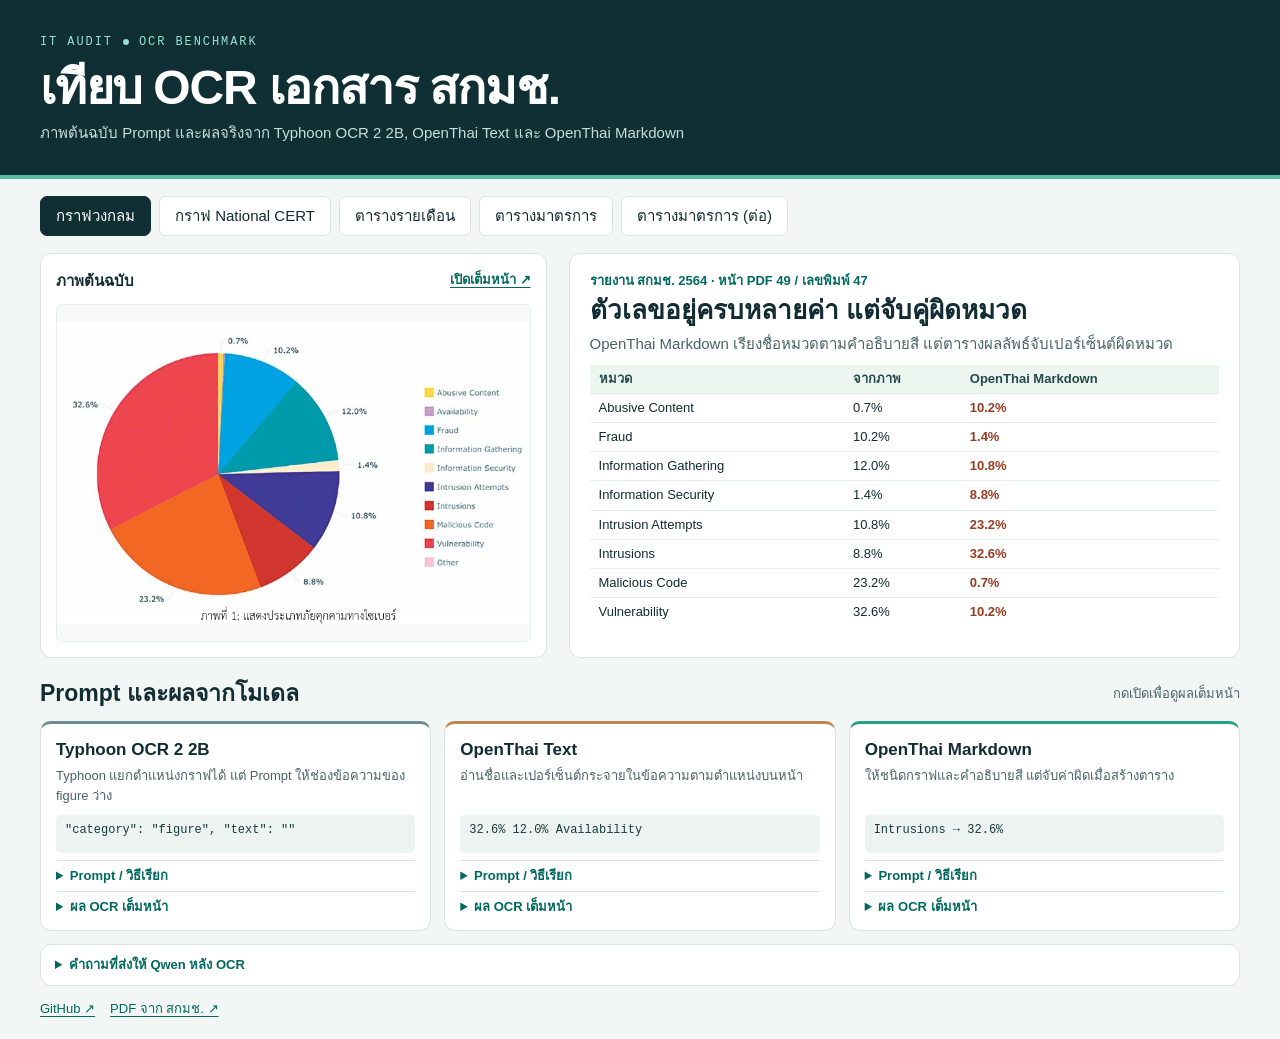
==== docs/index.html @ be5d0a89 "Add interactive NCSA OCR comparison and README previews" ====
<!doctype html>
<html lang="th">
<head>
<meta charset="utf-8">
<meta name="viewport" content="width=device-width, initial-scale=1">
<meta name="description" content="เปรียบเทียบผล OCR สามโมเดลจากภาพเอกสาร สกมช. พร้อม Prompt และผลจริง">
<title>เทียบ OCR เอกสาร สกมช. · IT Audit</title>
<link rel="stylesheet" href="style.css">
<script defer src="assets/cases.js"></script>
<script defer src="app.js"></script>
</head>
<body>
<header class="mast">
  <div class="wrap">
    <p class="eyebrow">IT AUDIT <span></span> OCR BENCHMARK</p>
    <h1>เทียบ OCR เอกสาร สกมช.</h1>
    <p>ภาพต้นฉบับ Prompt และผลจริงจาก Typhoon OCR 2 2B, OpenThai Text และ OpenThai Markdown</p>
  </div>
</header>
<main class="wrap">
  <nav id="cases" aria-label="เลือกตัวอย่างเอกสาร"></nav>
  <section class="comparison" aria-labelledby="case-title">
    <div class="source">
      <div class="section-label"><span>ภาพต้นฉบับ</span><a id="full-image" target="_blank" rel="noopener">เปิดเต็มหน้า ↗</a></div>
      <img id="source-image" alt="">
    </div>
    <div class="findings">
      <p class="reference" id="reference"></p>
      <h2 id="case-title"></h2>
      <p class="description" id="description"></p>
      <div class="table-scroll"><table id="comparison-table"></table></div>
    </div>
  </section>
  <section aria-labelledby="outputs-title" class="outputs">
    <div class="section-label"><h2 id="outputs-title">Prompt และผลจากโมเดล</h2><span>กดเปิดเพื่อดูผลเต็มหน้า</span></div>
    <div id="models" class="models"></div>
  </section>
  <details class="qa"><summary>คำถามที่ส่งให้ Qwen หลัง OCR</summary><p>รอบถามตอบใช้หลักฐาน 4 หน้า คำถามเรื่องกราฟครอบคลุม National CERT</p><pre id="questions"></pre></details>
  <footer><a href="https://github.com/lengtsp/openthai2.0_ocr_markdown_and_text_test">GitHub ↗</a><a id="official" target="_blank" rel="noopener">PDF จาก สกมช. ↗</a></footer>
</main>
</body>
</html>
---- docs/style.css ----
:root{color-scheme:light;--ink:#112c32;--muted:#486369;--deep:#102f34;--accent:#00695f;--paper:#f2f6f4;--line:#d9e5e0;--white:#fff;--warn:#963d23;font-family:Inter,"Noto Sans Thai","Leelawadee UI",Tahoma,sans-serif}
*{box-sizing:border-box}body{margin:0;background:var(--paper);color:var(--ink);font-size:15px;line-height:1.55}.wrap{width:min(1320px,calc(100% - 80px));margin:auto}.mast{background:var(--deep);color:#fff;padding:28px 0 31px;border-bottom:4px solid #55bfa2}.mast p{margin:5px 0 0;color:#c6ded8}.mast .eyebrow{font-family:Consolas,monospace;letter-spacing:.16em;font-size:12px;color:#99e0cc;display:flex;gap:10px;align-items:center}.eyebrow span{display:inline-block;width:6px;height:6px;border-radius:50%;background:#99e0cc}h1{margin:7px 0 0;font-size:clamp(28px,4vw,48px);line-height:1.2;letter-spacing:-.025em}h2,p{margin:0}nav{display:flex;gap:8px;flex-wrap:wrap;padding:17px 0}button{font:inherit;cursor:pointer;border:1px solid var(--line);background:white;color:var(--ink);border-radius:7px;padding:7px 15px}button[aria-pressed=true]{background:var(--deep);border-color:var(--deep);color:white}a{color:var(--accent);text-underline-offset:3px}a:focus-visible,button:focus-visible,summary:focus-visible{outline:3px solid #16816b;outline-offset:3px}.comparison{display:grid;grid-template-columns: .86fr 1.14fr;gap:22px;align-items:stretch}.source,.findings,.model,.qa{background:var(--white);border:1px solid var(--line);border-radius:11px}.source{padding:15px;display:flex;flex-direction:column;min-width:0}.section-label{display:flex;align-items:center;justify-content:space-between;gap:12px;font-weight:700}.section-label a,.section-label>span:last-child{font-size:13px}.source img{width:100%;height:338px;object-fit:contain;background:#f8faf9;margin-top:12px;border:1px solid #e8efeb;border-radius:6px}.findings{padding:17px 20px;min-width:0}.reference{color:var(--accent);font-size:13px;font-weight:700}.findings h2{font-size:26px;line-height:1.22;margin:4px 0 5px}.description{color:var(--muted);margin-bottom:10px}.table-scroll{overflow:auto}table{width:100%;border-collapse:collapse;font-size:13px;white-space:nowrap}th,td{padding:4px 9px;text-align:left;border-bottom:1px solid #e4eeea}thead{background:#edf5f1;color:#244b49}tbody tr:last-child td{border-bottom:0}.wrong{color:var(--warn);font-weight:700}.right{color:var(--accent);font-weight:700}.muted{color:var(--muted)}.outputs{margin-top:18px}.outputs .section-label{margin-bottom:9px}.outputs .section-label>span{color:var(--muted);font-weight:400}.outputs h2{font-size:23px}.models{display:grid;grid-template-columns:repeat(3,minmax(0,1fr));gap:13px}.model{padding:13px 15px;border-top:3px solid #6b8c90;min-width:0}.model:nth-child(2){border-top-color:#bc8655}.model:nth-child(3){border-top-color:#26a186}.model h3{margin:0;font-size:17px}.model p{color:var(--muted);font-size:13px;min-height:41px;margin:3px 0 8px}.excerpt{margin:0 0 7px;padding:7px 9px;min-height:38px;background:#ecf3f0;color:#173c3c;border-radius:5px;font:12px/1.4 Consolas,monospace;white-space:pre-wrap;overflow-wrap:anywhere}.model details{border-top:1px solid var(--line);padding-top:5px;margin-top:5px}summary{cursor:pointer;color:var(--accent);font-weight:650;font-size:13px}details pre{white-space:pre-wrap;overflow-wrap:anywhere;background:#eff5f2;padding:11px;border-radius:5px;max-height:430px;overflow:auto;font:13px/1.6 Consolas,"Leelawadee UI",monospace}.qa{margin-top:13px;padding:10px 14px}.qa p{color:var(--muted);margin-top:5px}footer{display:flex;gap:15px;padding:13px 0 20px;font-size:13px}
@media(max-width:850px){.wrap{width:calc(100% - 36px)}.comparison{grid-template-columns:1fr;gap:12px}.models{grid-template-columns:1fr}.model p{min-height:0}.source img{height:min(330px,65vw)}}@media(max-width:460px){.wrap{width:calc(100% - 24px)}.findings{padding:13px}.mast{padding:23px 0}.source img{height:58vw}.outputs .section-label{align-items:start}.outputs h2{font-size:19px}}
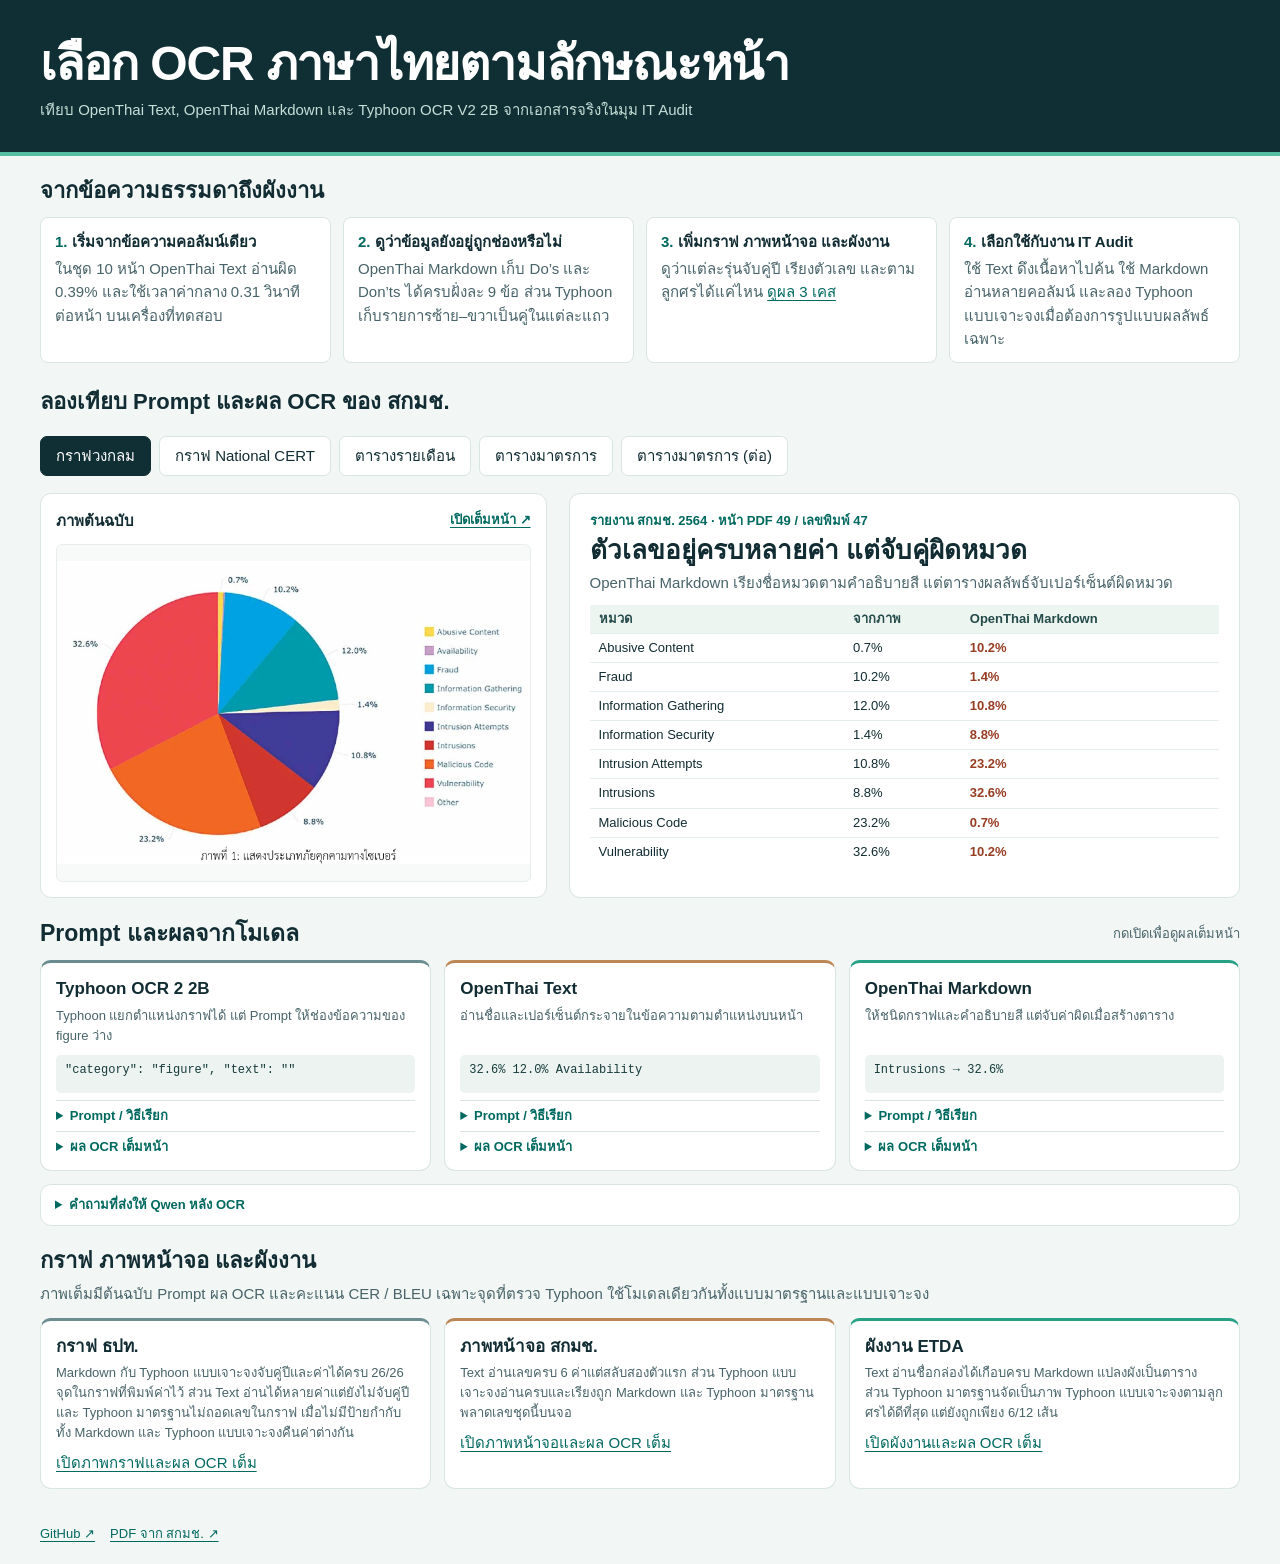
==== commit f7c77c63: "Explain Thai OCR benchmark by page type" ====
--- a/docs/index.html
+++ b/docs/index.html
@@ -3,8 +3,8 @@
 <head>
 <meta charset="utf-8">
 <meta name="viewport" content="width=device-width, initial-scale=1">
-<meta name="description" content="เปรียบเทียบผล OCR สามโมเดลจากภาพเอกสาร สกมช. พร้อม Prompt และผลจริง">
-<title>เทียบ OCR เอกสาร สกมช. · IT Audit</title>
+<meta name="description" content="เทียบ OCR ภาษาไทยสามรุ่นกับข้อความ ตาราง กราฟ ภาพหน้าจอ และผังงานสำหรับ IT Audit">
+<title>เลือก OCR ภาษาไทยตามลักษณะหน้า · IT Audit</title>
 <link rel="stylesheet" href="style.css">
 <script defer src="assets/cases.js"></script>
 <script defer src="app.js"></script>
@@ -12,12 +12,21 @@
 <body>
 <header class="mast">
   <div class="wrap">
-    <p class="eyebrow">IT AUDIT <span></span> OCR BENCHMARK</p>
-    <h1>เทียบ OCR เอกสาร สกมช.</h1>
-    <p>ภาพต้นฉบับ Prompt และผลจริงจาก Typhoon OCR 2 2B, OpenThai Text และ OpenThai Markdown</p>
+    <h1>เลือก OCR ภาษาไทยตามลักษณะหน้า</h1>
+    <p>เทียบ OpenThai Text, OpenThai Markdown และ Typhoon OCR V2 2B จากเอกสารจริงในมุม IT Audit</p>
   </div>
 </header>
 <main class="wrap">
+  <section class="story" aria-labelledby="story-title">
+    <h2 id="story-title">จากข้อความธรรมดาถึงผังงาน</h2>
+    <ol class="story-steps">
+      <li><strong>เริ่มจากข้อความคอลัมน์เดียว</strong><p>ในชุด 10 หน้า OpenThai Text อ่านผิด 0.39% และใช้เวลาค่ากลาง 0.31 วินาทีต่อหน้า บนเครื่องที่ทดสอบ</p></li>
+      <li><strong>ดูว่าข้อมูลยังอยู่ถูกช่องหรือไม่</strong><p>OpenThai Markdown เก็บ Do’s และ Don’ts ได้ครบฝั่งละ 9 ข้อ ส่วน Typhoon เก็บรายการซ้าย–ขวาเป็นคู่ในแต่ละแถว</p></li>
+      <li><strong>เพิ่มกราฟ ภาพหน้าจอ และผังงาน</strong><p>ดูว่าแต่ละรุ่นจับคู่ปี เรียงตัวเลข และตามลูกศรได้แค่ไหน <a href="#visual-cases">ดูผล 3 เคส</a></p></li>
+      <li><strong>เลือกใช้กับงาน IT Audit</strong><p>ใช้ Text ดึงเนื้อหาไปค้น ใช้ Markdown อ่านหลายคอลัมน์ และลอง Typhoon แบบเจาะจงเมื่อต้องการรูปแบบผลลัพธ์เฉพาะ</p></li>
+    </ol>
+  </section>
+  <h2 id="interactive-cases" class="case-heading">ลองเทียบ Prompt และผล OCR ของ สกมช.</h2>
   <nav id="cases" aria-label="เลือกตัวอย่างเอกสาร"></nav>
   <section class="comparison" aria-labelledby="case-title">
     <div class="source">
@@ -36,6 +45,27 @@
     <div id="models" class="models"></div>
   </section>
   <details class="qa"><summary>คำถามที่ส่งให้ Qwen หลัง OCR</summary><p>รอบถามตอบใช้หลักฐาน 4 หน้า คำถามเรื่องกราฟครอบคลุม National CERT</p><pre id="questions"></pre></details>
+  <section class="story visual-cases" id="visual-cases" aria-labelledby="visual-title">
+    <h2 id="visual-title">กราฟ ภาพหน้าจอ และผังงาน</h2>
+    <p>ภาพเต็มมีต้นฉบับ Prompt ผล OCR และคะแนน CER / BLEU เฉพาะจุดที่ตรวจ Typhoon ใช้โมเดลเดียวกันทั้งแบบมาตรฐานและแบบเจาะจง</p>
+    <div class="models">
+      <article class="model">
+        <h3>กราฟ ธปท.</h3>
+        <p>Markdown กับ Typhoon แบบเจาะจงจับคู่ปีและค่าได้ครบ 26/26 จุดในกราฟที่พิมพ์ค่าไว้ ส่วน Text อ่านได้หลายค่าแต่ยังไม่จับคู่ปี และ Typhoon มาตรฐานไม่ถอดเลขในกราฟ เมื่อไม่มีป้ายกำกับ ทั้ง Markdown และ Typhoon แบบเจาะจงคืนค่าต่างกัน</p>
+        <a href="assets/regulator-chart.jpg">เปิดภาพกราฟและผล OCR เต็ม</a>
+      </article>
+      <article class="model">
+        <h3>ภาพหน้าจอ สกมช.</h3>
+        <p>Text อ่านเลขครบ 6 ค่าแต่สลับสองตัวแรก ส่วน Typhoon แบบเจาะจงอ่านครบและเรียงถูก Markdown และ Typhoon มาตรฐานพลาดเลขชุดนี้บนจอ</p>
+        <a href="assets/regulator-dashboard.jpg">เปิดภาพหน้าจอและผล OCR เต็ม</a>
+      </article>
+      <article class="model">
+        <h3>ผังงาน ETDA</h3>
+        <p>Text อ่านชื่อกล่องได้เกือบครบ Markdown แปลงผังเป็นตาราง ส่วน Typhoon มาตรฐานจัดเป็นภาพ Typhoon แบบเจาะจงตามลูกศรได้ดีที่สุด แต่ยังถูกเพียง 6/12 เส้น</p>
+        <a href="assets/regulator-flow.jpg">เปิดผังงานและผล OCR เต็ม</a>
+      </article>
+    </div>
+  </section>
   <footer><a href="https://github.com/lengtsp/openthai2.0_ocr_markdown_and_text_test">GitHub ↗</a><a id="official" target="_blank" rel="noopener">PDF จาก สกมช. ↗</a></footer>
 </main>
 </body>
--- a/docs/style.css
+++ b/docs/style.css
@@ -1,3 +1,12 @@
 :root{color-scheme:light;--ink:#112c32;--muted:#486369;--deep:#102f34;--accent:#00695f;--paper:#f2f6f4;--line:#d9e5e0;--white:#fff;--warn:#963d23;font-family:Inter,"Noto Sans Thai","Leelawadee UI",Tahoma,sans-serif}
 *{box-sizing:border-box}body{margin:0;background:var(--paper);color:var(--ink);font-size:15px;line-height:1.55}.wrap{width:min(1320px,calc(100% - 80px));margin:auto}.mast{background:var(--deep);color:#fff;padding:28px 0 31px;border-bottom:4px solid #55bfa2}.mast p{margin:5px 0 0;color:#c6ded8}.mast .eyebrow{font-family:Consolas,monospace;letter-spacing:.16em;font-size:12px;color:#99e0cc;display:flex;gap:10px;align-items:center}.eyebrow span{display:inline-block;width:6px;height:6px;border-radius:50%;background:#99e0cc}h1{margin:7px 0 0;font-size:clamp(28px,4vw,48px);line-height:1.2;letter-spacing:-.025em}h2,p{margin:0}nav{display:flex;gap:8px;flex-wrap:wrap;padding:17px 0}button{font:inherit;cursor:pointer;border:1px solid var(--line);background:white;color:var(--ink);border-radius:7px;padding:7px 15px}button[aria-pressed=true]{background:var(--deep);border-color:var(--deep);color:white}a{color:var(--accent);text-underline-offset:3px}a:focus-visible,button:focus-visible,summary:focus-visible{outline:3px solid #16816b;outline-offset:3px}.comparison{display:grid;grid-template-columns: .86fr 1.14fr;gap:22px;align-items:stretch}.source,.findings,.model,.qa{background:var(--white);border:1px solid var(--line);border-radius:11px}.source{padding:15px;display:flex;flex-direction:column;min-width:0}.section-label{display:flex;align-items:center;justify-content:space-between;gap:12px;font-weight:700}.section-label a,.section-label>span:last-child{font-size:13px}.source img{width:100%;height:338px;object-fit:contain;background:#f8faf9;margin-top:12px;border:1px solid #e8efeb;border-radius:6px}.findings{padding:17px 20px;min-width:0}.reference{color:var(--accent);font-size:13px;font-weight:700}.findings h2{font-size:26px;line-height:1.22;margin:4px 0 5px}.description{color:var(--muted);margin-bottom:10px}.table-scroll{overflow:auto}table{width:100%;border-collapse:collapse;font-size:13px;white-space:nowrap}th,td{padding:4px 9px;text-align:left;border-bottom:1px solid #e4eeea}thead{background:#edf5f1;color:#244b49}tbody tr:last-child td{border-bottom:0}.wrong{color:var(--warn);font-weight:700}.right{color:var(--accent);font-weight:700}.muted{color:var(--muted)}.outputs{margin-top:18px}.outputs .section-label{margin-bottom:9px}.outputs .section-label>span{color:var(--muted);font-weight:400}.outputs h2{font-size:23px}.models{display:grid;grid-template-columns:repeat(3,minmax(0,1fr));gap:13px}.model{padding:13px 15px;border-top:3px solid #6b8c90;min-width:0}.model:nth-child(2){border-top-color:#bc8655}.model:nth-child(3){border-top-color:#26a186}.model h3{margin:0;font-size:17px}.model p{color:var(--muted);font-size:13px;min-height:41px;margin:3px 0 8px}.excerpt{margin:0 0 7px;padding:7px 9px;min-height:38px;background:#ecf3f0;color:#173c3c;border-radius:5px;font:12px/1.4 Consolas,monospace;white-space:pre-wrap;overflow-wrap:anywhere}.model details{border-top:1px solid var(--line);padding-top:5px;margin-top:5px}summary{cursor:pointer;color:var(--accent);font-weight:650;font-size:13px}details pre{white-space:pre-wrap;overflow-wrap:anywhere;background:#eff5f2;padding:11px;border-radius:5px;max-height:430px;overflow:auto;font:13px/1.6 Consolas,"Leelawadee UI",monospace}.qa{margin-top:13px;padding:10px 14px}.qa p{color:var(--muted);margin-top:5px}footer{display:flex;gap:15px;padding:13px 0 20px;font-size:13px}
 @media(max-width:850px){.wrap{width:calc(100% - 36px)}.comparison{grid-template-columns:1fr;gap:12px}.models{grid-template-columns:1fr}.model p{min-height:0}.source img{height:min(330px,65vw)}}@media(max-width:460px){.wrap{width:calc(100% - 24px)}.findings{padding:13px}.mast{padding:23px 0}.source img{height:58vw}.outputs .section-label{align-items:start}.outputs h2{font-size:19px}}
+
+.story{margin:18px 0 22px}.story h2,.case-heading{font-size:22px}
+.story-steps{display:grid;grid-template-columns:repeat(4,minmax(0,1fr));gap:12px;margin:9px 0 0;padding:0;list-style-position:inside}
+.story-steps li{background:var(--white);border:1px solid var(--line);border-radius:8px;padding:12px 14px}
+.story-steps li::marker{color:var(--accent);font-weight:700}
+.story-steps p,.visual-cases>p{margin-top:4px;color:var(--muted)}
+.visual-cases .models{margin-top:12px}.visual-cases .model p{min-height:0}
+@media(max-width:850px){.story-steps{grid-template-columns:repeat(2,minmax(0,1fr))}}
+@media(max-width:530px){.story-steps{grid-template-columns:1fr}}
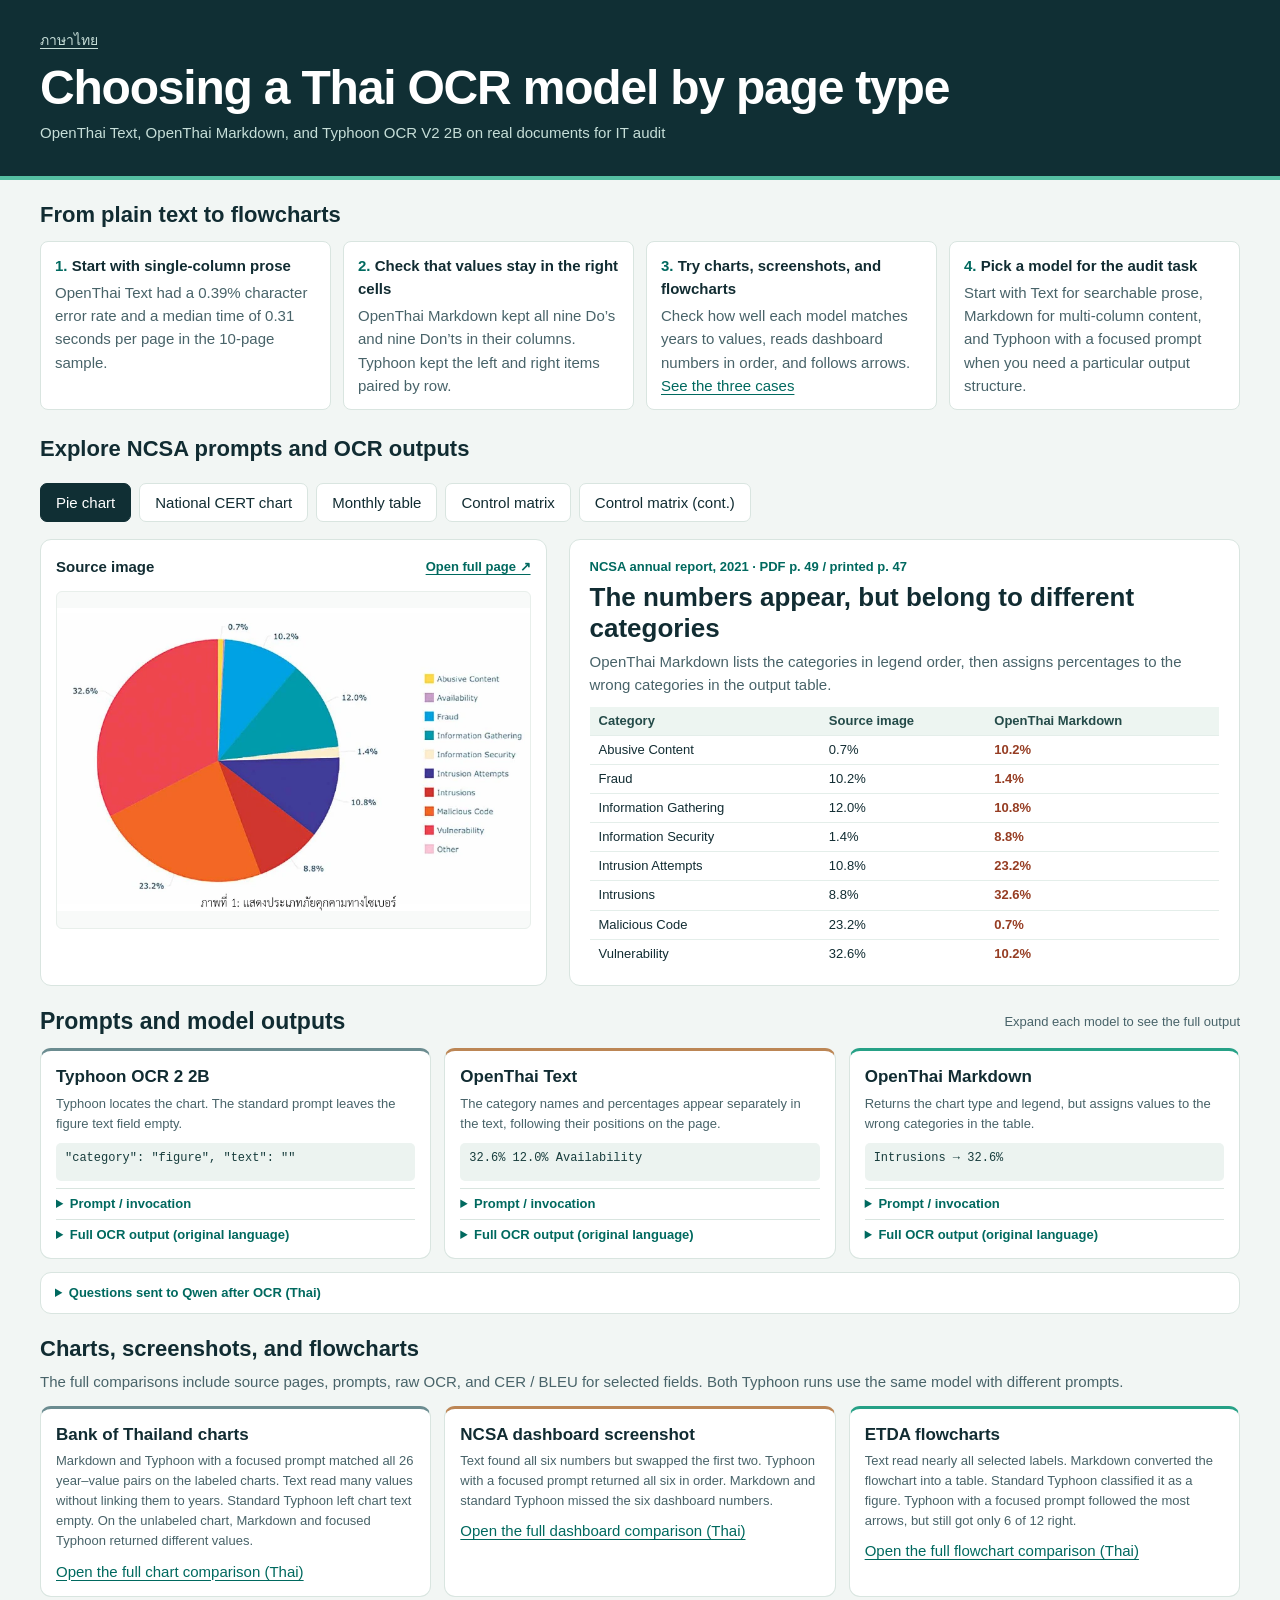
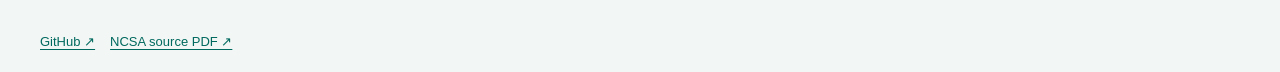
==== commit 6e8eebf2: "Make English the default language" ====
--- a/docs/index.html
+++ b/docs/index.html
@@ -1,36 +1,39 @@
 <!doctype html>
-<html lang="th">
+<html lang="en">
 <head>
 <meta charset="utf-8">
 <meta name="viewport" content="width=device-width, initial-scale=1">
-<meta name="description" content="เทียบ OCR ภาษาไทยสามรุ่นกับข้อความ ตาราง กราฟ ภาพหน้าจอ และผังงานสำหรับ IT Audit">
-<title>เลือก OCR ภาษาไทยตามลักษณะหน้า · IT Audit</title>
+<meta name="description" content="Compare three Thai OCR models on prose, tables, charts, screenshots, and flowcharts for IT audit.">
+<title>Choosing a Thai OCR model by page type · IT audit</title>
+<link rel="alternate" hreflang="th" href="th.html">
 <link rel="stylesheet" href="style.css">
 <script defer src="assets/cases.js"></script>
+<script defer src="assets/cases.en.js"></script>
 <script defer src="app.js"></script>
 </head>
 <body>
 <header class="mast">
   <div class="wrap">
-    <h1>เลือก OCR ภาษาไทยตามลักษณะหน้า</h1>
-    <p>เทียบ OpenThai Text, OpenThai Markdown และ Typhoon OCR V2 2B จากเอกสารจริงในมุม IT Audit</p>
+    <a class="language-link" href="th.html" lang="th" hreflang="th">ภาษาไทย</a>
+    <h1>Choosing a Thai OCR model by page type</h1>
+    <p>OpenThai Text, OpenThai Markdown, and Typhoon OCR V2 2B on real documents for IT audit</p>
   </div>
 </header>
 <main class="wrap">
   <section class="story" aria-labelledby="story-title">
-    <h2 id="story-title">จากข้อความธรรมดาถึงผังงาน</h2>
+    <h2 id="story-title">From plain text to flowcharts</h2>
     <ol class="story-steps">
-      <li><strong>เริ่มจากข้อความคอลัมน์เดียว</strong><p>ในชุด 10 หน้า OpenThai Text อ่านผิด 0.39% และใช้เวลาค่ากลาง 0.31 วินาทีต่อหน้า บนเครื่องที่ทดสอบ</p></li>
-      <li><strong>ดูว่าข้อมูลยังอยู่ถูกช่องหรือไม่</strong><p>OpenThai Markdown เก็บ Do’s และ Don’ts ได้ครบฝั่งละ 9 ข้อ ส่วน Typhoon เก็บรายการซ้าย–ขวาเป็นคู่ในแต่ละแถว</p></li>
-      <li><strong>เพิ่มกราฟ ภาพหน้าจอ และผังงาน</strong><p>ดูว่าแต่ละรุ่นจับคู่ปี เรียงตัวเลข และตามลูกศรได้แค่ไหน <a href="#visual-cases">ดูผล 3 เคส</a></p></li>
-      <li><strong>เลือกใช้กับงาน IT Audit</strong><p>ใช้ Text ดึงเนื้อหาไปค้น ใช้ Markdown อ่านหลายคอลัมน์ และลอง Typhoon แบบเจาะจงเมื่อต้องการรูปแบบผลลัพธ์เฉพาะ</p></li>
+      <li><strong>Start with single-column prose</strong><p>OpenThai Text had a 0.39% character error rate and a median time of 0.31 seconds per page in the 10-page sample.</p></li>
+      <li><strong>Check that values stay in the right cells</strong><p>OpenThai Markdown kept all nine Do’s and nine Don’ts in their columns. Typhoon kept the left and right items paired by row.</p></li>
+      <li><strong>Try charts, screenshots, and flowcharts</strong><p>Check how well each model matches years to values, reads dashboard numbers in order, and follows arrows. <a href="#visual-cases">See the three cases</a></p></li>
+      <li><strong>Pick a model for the audit task</strong><p>Start with Text for searchable prose, Markdown for multi-column content, and Typhoon with a focused prompt when you need a particular output structure.</p></li>
     </ol>
   </section>
-  <h2 id="interactive-cases" class="case-heading">ลองเทียบ Prompt และผล OCR ของ สกมช.</h2>
-  <nav id="cases" aria-label="เลือกตัวอย่างเอกสาร"></nav>
+  <h2 id="interactive-cases" class="case-heading">Explore NCSA prompts and OCR outputs</h2>
+  <nav id="cases" aria-label="Choose a document example"></nav>
   <section class="comparison" aria-labelledby="case-title">
     <div class="source">
-      <div class="section-label"><span>ภาพต้นฉบับ</span><a id="full-image" target="_blank" rel="noopener">เปิดเต็มหน้า ↗</a></div>
+      <div class="section-label"><span>Source image</span><a id="full-image" target="_blank" rel="noopener">Open full page ↗</a></div>
       <img id="source-image" alt="">
     </div>
     <div class="findings">
@@ -41,32 +44,32 @@
     </div>
   </section>
   <section aria-labelledby="outputs-title" class="outputs">
-    <div class="section-label"><h2 id="outputs-title">Prompt และผลจากโมเดล</h2><span>กดเปิดเพื่อดูผลเต็มหน้า</span></div>
+    <div class="section-label"><h2 id="outputs-title">Prompts and model outputs</h2><span>Expand each model to see the full output</span></div>
     <div id="models" class="models"></div>
   </section>
-  <details class="qa"><summary>คำถามที่ส่งให้ Qwen หลัง OCR</summary><p>รอบถามตอบใช้หลักฐาน 4 หน้า คำถามเรื่องกราฟครอบคลุม National CERT</p><pre id="questions"></pre></details>
+  <details class="qa"><summary>Questions sent to Qwen after OCR (Thai)</summary><p>The Q&amp;A run used four pages as evidence. The chart questions cover the National CERT chart.</p><pre id="questions" lang="th"></pre></details>
   <section class="story visual-cases" id="visual-cases" aria-labelledby="visual-title">
-    <h2 id="visual-title">กราฟ ภาพหน้าจอ และผังงาน</h2>
-    <p>ภาพเต็มมีต้นฉบับ Prompt ผล OCR และคะแนน CER / BLEU เฉพาะจุดที่ตรวจ Typhoon ใช้โมเดลเดียวกันทั้งแบบมาตรฐานและแบบเจาะจง</p>
+    <h2 id="visual-title">Charts, screenshots, and flowcharts</h2>
+    <p>The full comparisons include source pages, prompts, raw OCR, and CER / BLEU for selected fields. Both Typhoon runs use the same model with different prompts.</p>
     <div class="models">
       <article class="model">
-        <h3>กราฟ ธปท.</h3>
-        <p>Markdown กับ Typhoon แบบเจาะจงจับคู่ปีและค่าได้ครบ 26/26 จุดในกราฟที่พิมพ์ค่าไว้ ส่วน Text อ่านได้หลายค่าแต่ยังไม่จับคู่ปี และ Typhoon มาตรฐานไม่ถอดเลขในกราฟ เมื่อไม่มีป้ายกำกับ ทั้ง Markdown และ Typhoon แบบเจาะจงคืนค่าต่างกัน</p>
-        <a href="assets/regulator-chart.jpg">เปิดภาพกราฟและผล OCR เต็ม</a>
+        <h3>Bank of Thailand charts</h3>
+        <p>Markdown and Typhoon with a focused prompt matched all 26 year–value pairs on the labeled charts. Text read many values without linking them to years. Standard Typhoon left chart text empty. On the unlabeled chart, Markdown and focused Typhoon returned different values.</p>
+        <a href="assets/regulator-chart.jpg">Open the full chart comparison (Thai)</a>
       </article>
       <article class="model">
-        <h3>ภาพหน้าจอ สกมช.</h3>
-        <p>Text อ่านเลขครบ 6 ค่าแต่สลับสองตัวแรก ส่วน Typhoon แบบเจาะจงอ่านครบและเรียงถูก Markdown และ Typhoon มาตรฐานพลาดเลขชุดนี้บนจอ</p>
-        <a href="assets/regulator-dashboard.jpg">เปิดภาพหน้าจอและผล OCR เต็ม</a>
+        <h3>NCSA dashboard screenshot</h3>
+        <p>Text found all six numbers but swapped the first two. Typhoon with a focused prompt returned all six in order. Markdown and standard Typhoon missed the six dashboard numbers.</p>
+        <a href="assets/regulator-dashboard.jpg">Open the full dashboard comparison (Thai)</a>
       </article>
       <article class="model">
-        <h3>ผังงาน ETDA</h3>
-        <p>Text อ่านชื่อกล่องได้เกือบครบ Markdown แปลงผังเป็นตาราง ส่วน Typhoon มาตรฐานจัดเป็นภาพ Typhoon แบบเจาะจงตามลูกศรได้ดีที่สุด แต่ยังถูกเพียง 6/12 เส้น</p>
-        <a href="assets/regulator-flow.jpg">เปิดผังงานและผล OCR เต็ม</a>
+        <h3>ETDA flowcharts</h3>
+        <p>Text read nearly all selected labels. Markdown converted the flowchart into a table. Standard Typhoon classified it as a figure. Typhoon with a focused prompt followed the most arrows, but still got only 6 of 12 right.</p>
+        <a href="assets/regulator-flow.jpg">Open the full flowchart comparison (Thai)</a>
       </article>
     </div>
   </section>
-  <footer><a href="https://github.com/lengtsp/openthai2.0_ocr_markdown_and_text_test">GitHub ↗</a><a id="official" target="_blank" rel="noopener">PDF จาก สกมช. ↗</a></footer>
+  <footer><a href="https://github.com/lengtsp/openthai2.0_ocr_markdown_and_text_test">GitHub ↗</a><a id="official" target="_blank" rel="noopener">NCSA source PDF ↗</a></footer>
 </main>
 </body>
 </html>
--- a/docs/style.css
+++ b/docs/style.css
@@ -3,6 +3,7 @@
 @media(max-width:850px){.wrap{width:calc(100% - 36px)}.comparison{grid-template-columns:1fr;gap:12px}.models{grid-template-columns:1fr}.model p{min-height:0}.source img{height:min(330px,65vw)}}@media(max-width:460px){.wrap{width:calc(100% - 24px)}.findings{padding:13px}.mast{padding:23px 0}.source img{height:58vw}.outputs .section-label{align-items:start}.outputs h2{font-size:19px}}
 
 .story{margin:18px 0 22px}.story h2,.case-heading{font-size:22px}
+.mast .language-link{display:inline-block;color:#c6ded8;font-size:14px}
 .story-steps{display:grid;grid-template-columns:repeat(4,minmax(0,1fr));gap:12px;margin:9px 0 0;padding:0;list-style-position:inside}
 .story-steps li{background:var(--white);border:1px solid var(--line);border-radius:8px;padding:12px 14px}
 .story-steps li::marker{color:var(--accent);font-weight:700}
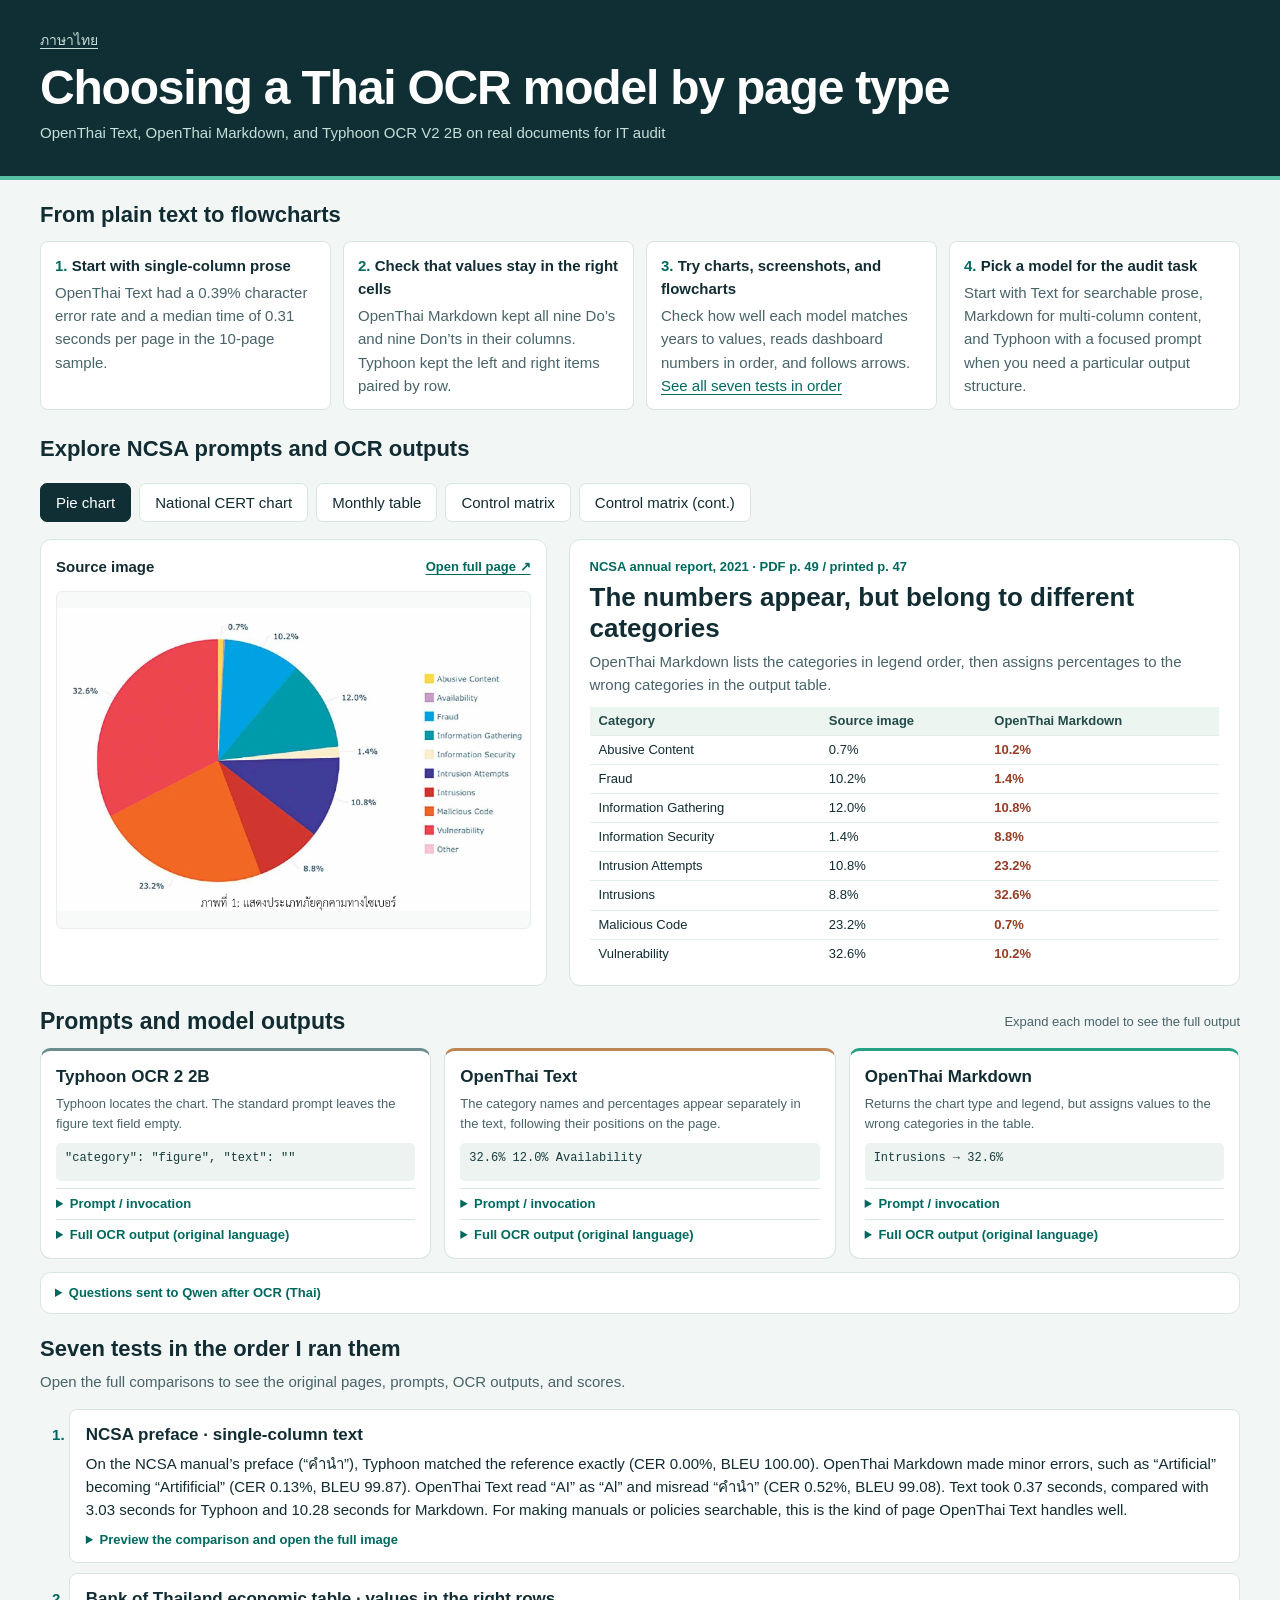
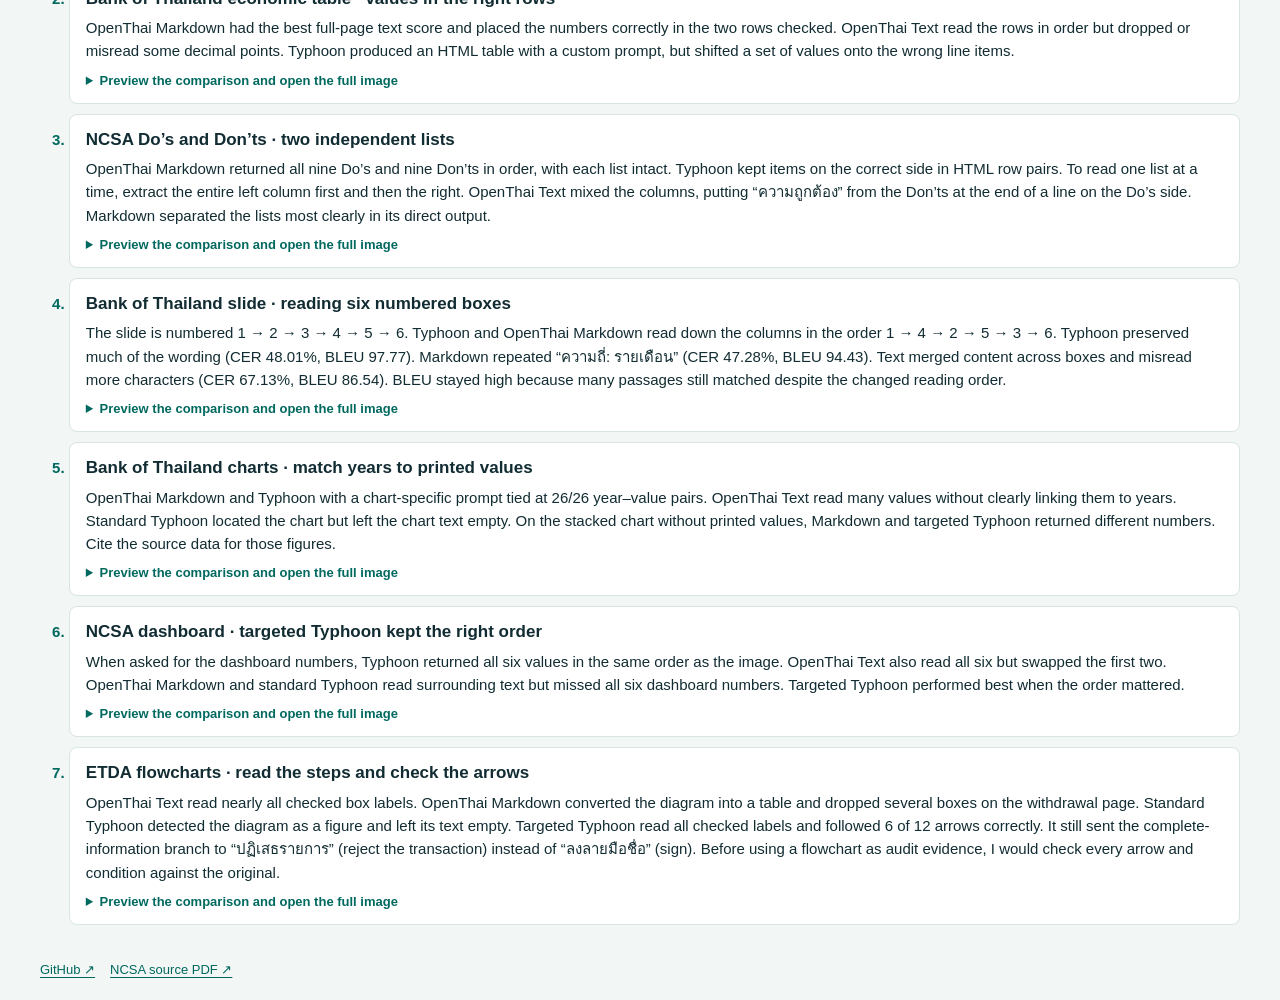
==== commit b97c5005: "Add seven illustrated OCR tests in run order" ====
--- a/docs/index.html
+++ b/docs/index.html
@@ -9,6 +9,7 @@
 <link rel="stylesheet" href="style.css">
 <script defer src="assets/cases.js"></script>
 <script defer src="assets/cases.en.js"></script>
+<script defer src="assets/test-sequence.js"></script>
 <script defer src="app.js"></script>
 </head>
 <body>
@@ -25,7 +26,7 @@
     <ol class="story-steps">
       <li><strong>Start with single-column prose</strong><p>OpenThai Text had a 0.39% character error rate and a median time of 0.31 seconds per page in the 10-page sample.</p></li>
       <li><strong>Check that values stay in the right cells</strong><p>OpenThai Markdown kept all nine Do’s and nine Don’ts in their columns. Typhoon kept the left and right items paired by row.</p></li>
-      <li><strong>Try charts, screenshots, and flowcharts</strong><p>Check how well each model matches years to values, reads dashboard numbers in order, and follows arrows. <a href="#visual-cases">See the three cases</a></p></li>
+      <li><strong>Try charts, screenshots, and flowcharts</strong><p>Check how well each model matches years to values, reads dashboard numbers in order, and follows arrows. <a href="#visual-cases">See all seven tests in order</a></p></li>
       <li><strong>Pick a model for the audit task</strong><p>Start with Text for searchable prose, Markdown for multi-column content, and Typhoon with a focused prompt when you need a particular output structure.</p></li>
     </ol>
   </section>
@@ -49,25 +50,9 @@
   </section>
   <details class="qa"><summary>Questions sent to Qwen after OCR (Thai)</summary><p>The Q&amp;A run used four pages as evidence. The chart questions cover the National CERT chart.</p><pre id="questions" lang="th"></pre></details>
   <section class="story visual-cases" id="visual-cases" aria-labelledby="visual-title">
-    <h2 id="visual-title">Charts, screenshots, and flowcharts</h2>
-    <p>The full comparisons include source pages, prompts, raw OCR, and CER / BLEU for selected fields. Both Typhoon runs use the same model with different prompts.</p>
-    <div class="models">
-      <article class="model">
-        <h3>Bank of Thailand charts</h3>
-        <p>Markdown and Typhoon with a focused prompt matched all 26 year–value pairs on the labeled charts. Text read many values without linking them to years. Standard Typhoon left chart text empty. On the unlabeled chart, Markdown and focused Typhoon returned different values.</p>
-        <a href="assets/regulator-chart.jpg">Open the full chart comparison (Thai)</a>
-      </article>
-      <article class="model">
-        <h3>NCSA dashboard screenshot</h3>
-        <p>Text found all six numbers but swapped the first two. Typhoon with a focused prompt returned all six in order. Markdown and standard Typhoon missed the six dashboard numbers.</p>
-        <a href="assets/regulator-dashboard.jpg">Open the full dashboard comparison (Thai)</a>
-      </article>
-      <article class="model">
-        <h3>ETDA flowcharts</h3>
-        <p>Text read nearly all selected labels. Markdown converted the flowchart into a table. Standard Typhoon classified it as a figure. Typhoon with a focused prompt followed the most arrows, but still got only 6 of 12 right.</p>
-        <a href="assets/regulator-flow.jpg">Open the full flowchart comparison (Thai)</a>
-      </article>
-    </div>
+    <h2 id="visual-title">Seven tests in the order I ran them</h2>
+    <p>Open the full comparisons to see the original pages, prompts, OCR outputs, and scores.</p>
+    <ol id="test-sequence" class="test-sequence"></ol>
   </section>
   <footer><a href="https://github.com/lengtsp/openthai2.0_ocr_markdown_and_text_test">GitHub ↗</a><a id="official" target="_blank" rel="noopener">NCSA source PDF ↗</a></footer>
 </main>
--- a/docs/style.css
+++ b/docs/style.css
@@ -8,6 +8,11 @@
 .story-steps li{background:var(--white);border:1px solid var(--line);border-radius:8px;padding:12px 14px}
 .story-steps li::marker{color:var(--accent);font-weight:700}
 .story-steps p,.visual-cases>p{margin-top:4px;color:var(--muted)}
-.visual-cases .models{margin-top:12px}.visual-cases .model p{min-height:0}
+.test-sequence{display:grid;gap:10px;padding-left:1.8rem}
+.test-sequence li{background:var(--white);border:1px solid var(--line);border-radius:8px;padding:12px 16px}
+.test-sequence li::marker{color:var(--accent);font-weight:700}
+.test-sequence h3{margin:0 0 4px;font-size:17px}
+.test-sequence details{margin-top:8px}
+.test-sequence img{display:block;max-width:100%;max-height:640px;margin-top:8px}
 @media(max-width:850px){.story-steps{grid-template-columns:repeat(2,minmax(0,1fr))}}
 @media(max-width:530px){.story-steps{grid-template-columns:1fr}}
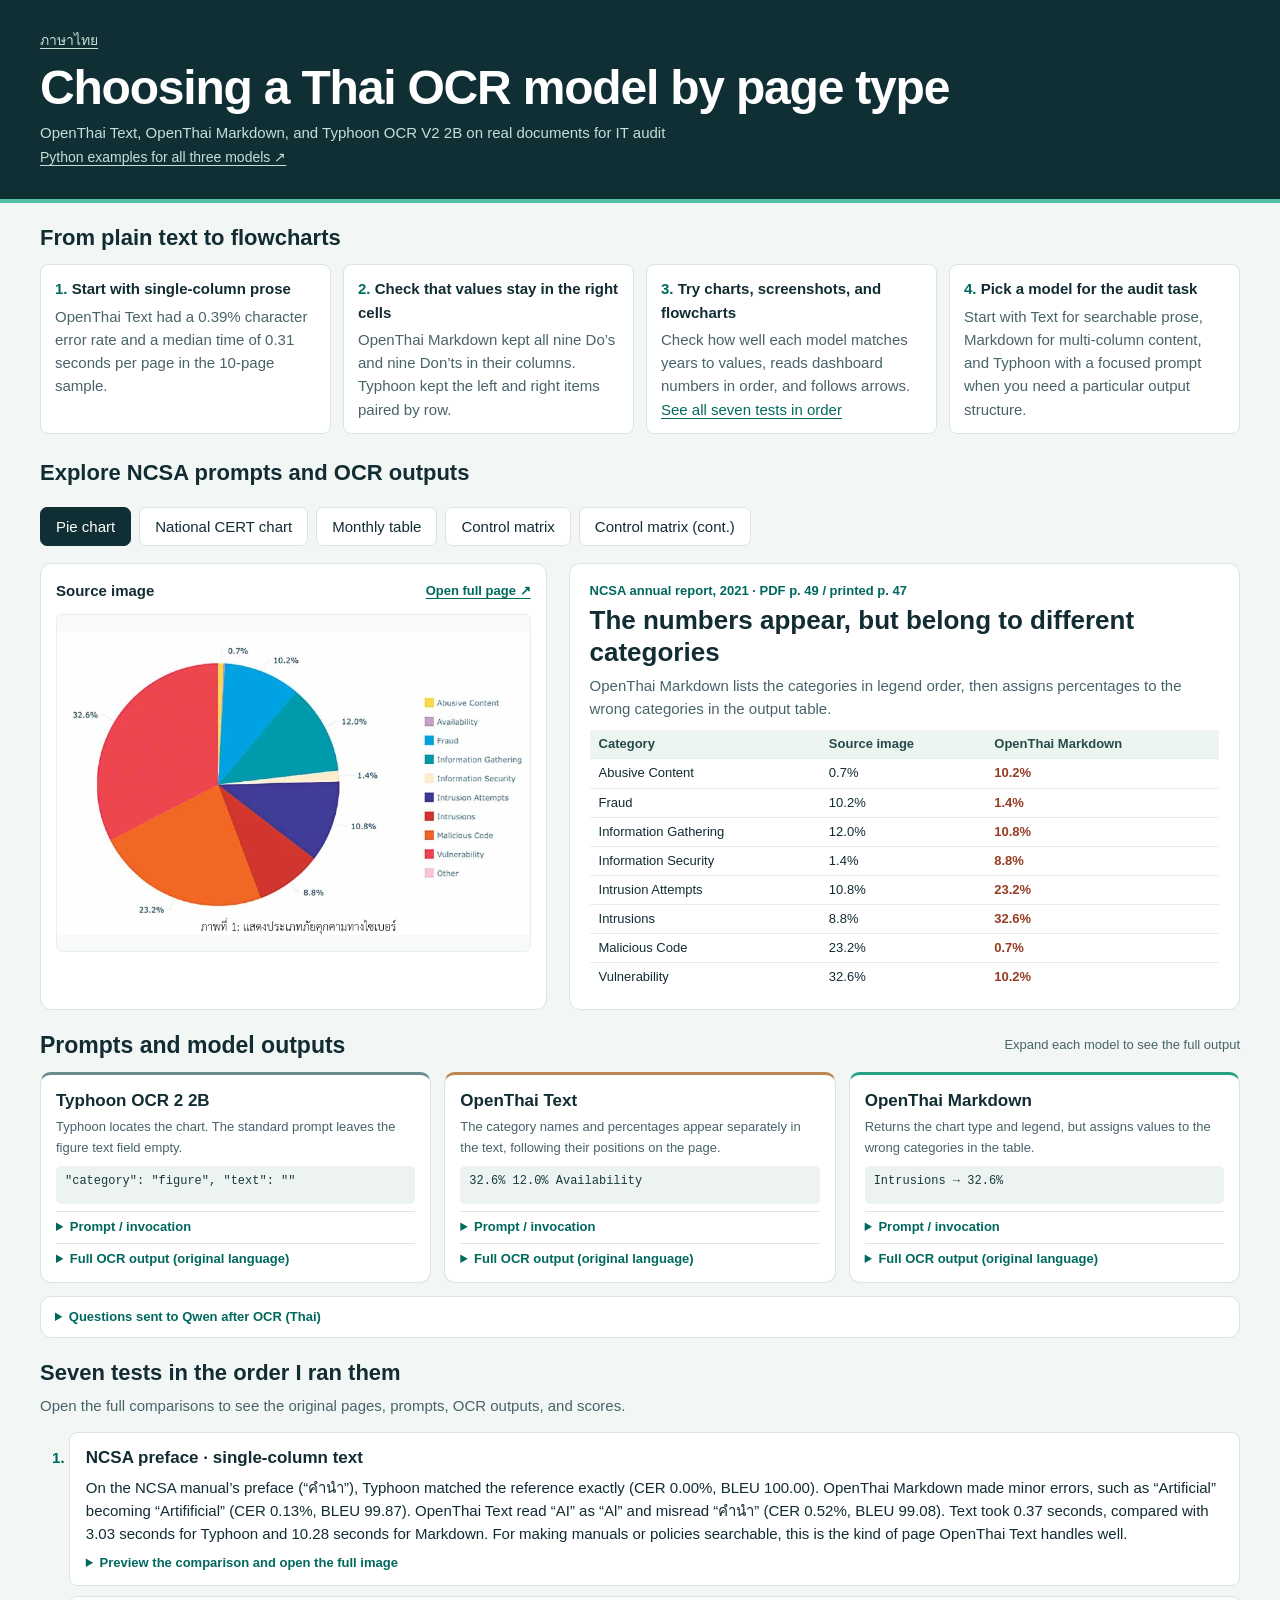
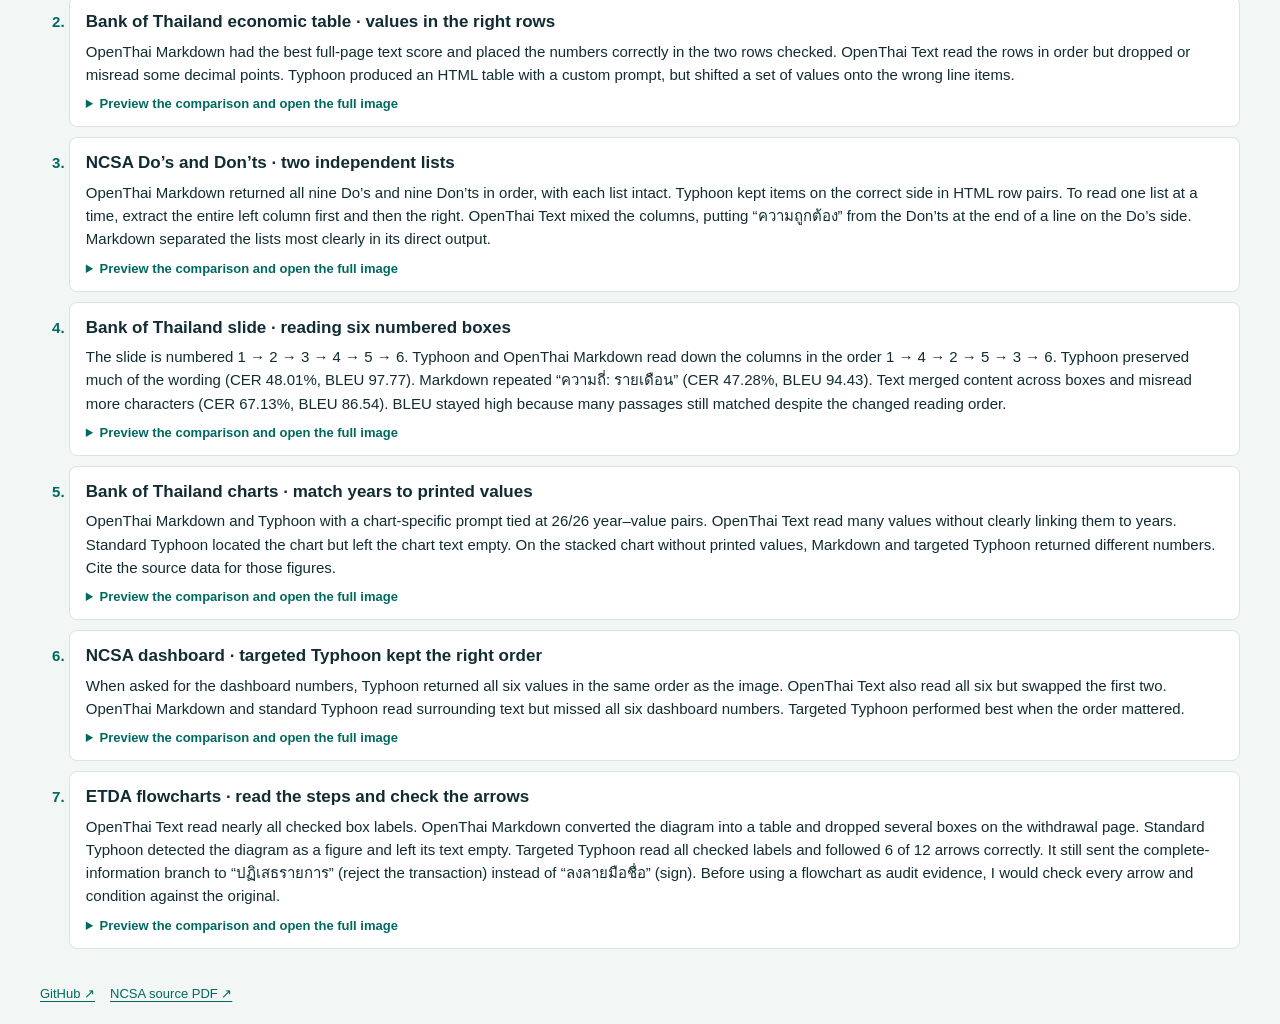
==== commit d84ea888: "Document how to run all three OCR models" ====
--- a/docs/index.html
+++ b/docs/index.html
@@ -18,6 +18,7 @@
     <a class="language-link" href="th.html" lang="th" hreflang="th">ภาษาไทย</a>
     <h1>Choosing a Thai OCR model by page type</h1>
     <p>OpenThai Text, OpenThai Markdown, and Typhoon OCR V2 2B on real documents for IT audit</p>
+    <a class="language-link" href="https://github.com/lengtsp/openthai2.0_ocr_markdown_and_text_test/tree/main/examples#readme">Python examples for all three models ↗</a>
   </div>
 </header>
 <main class="wrap">
